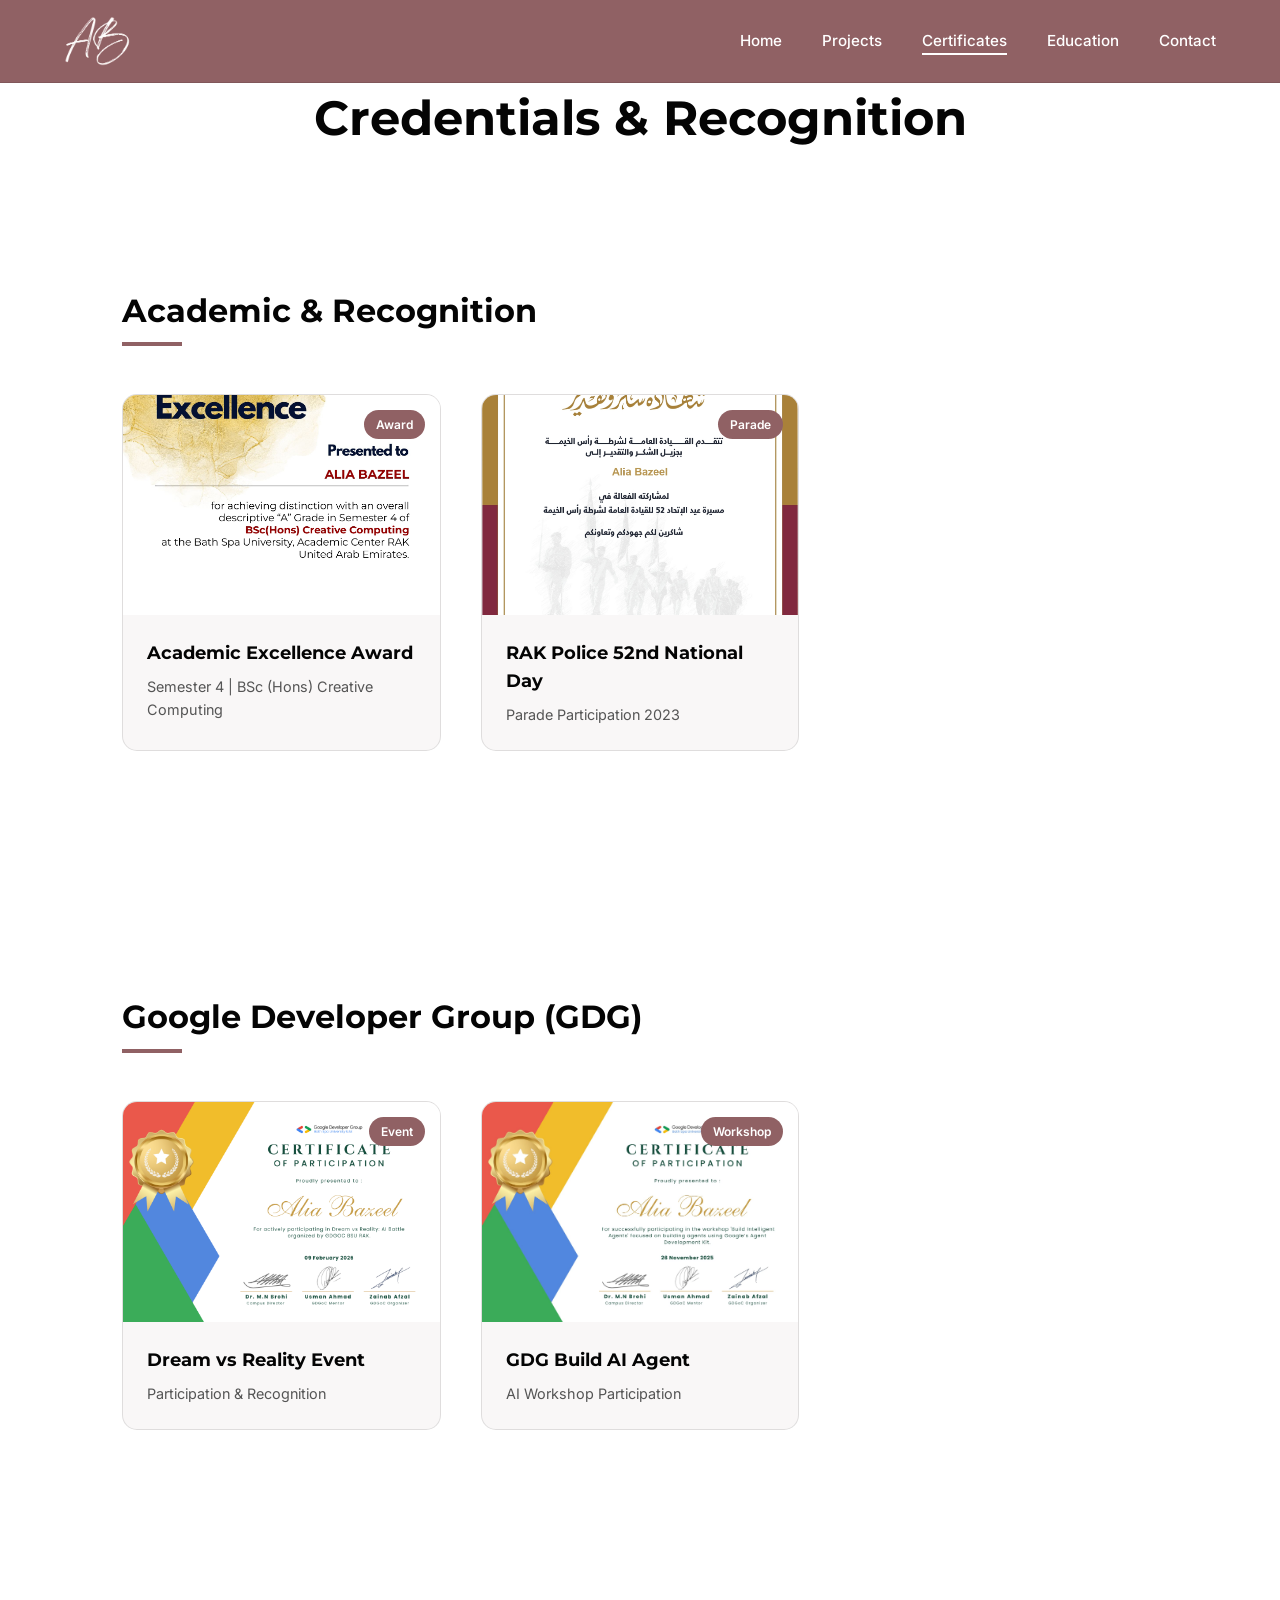
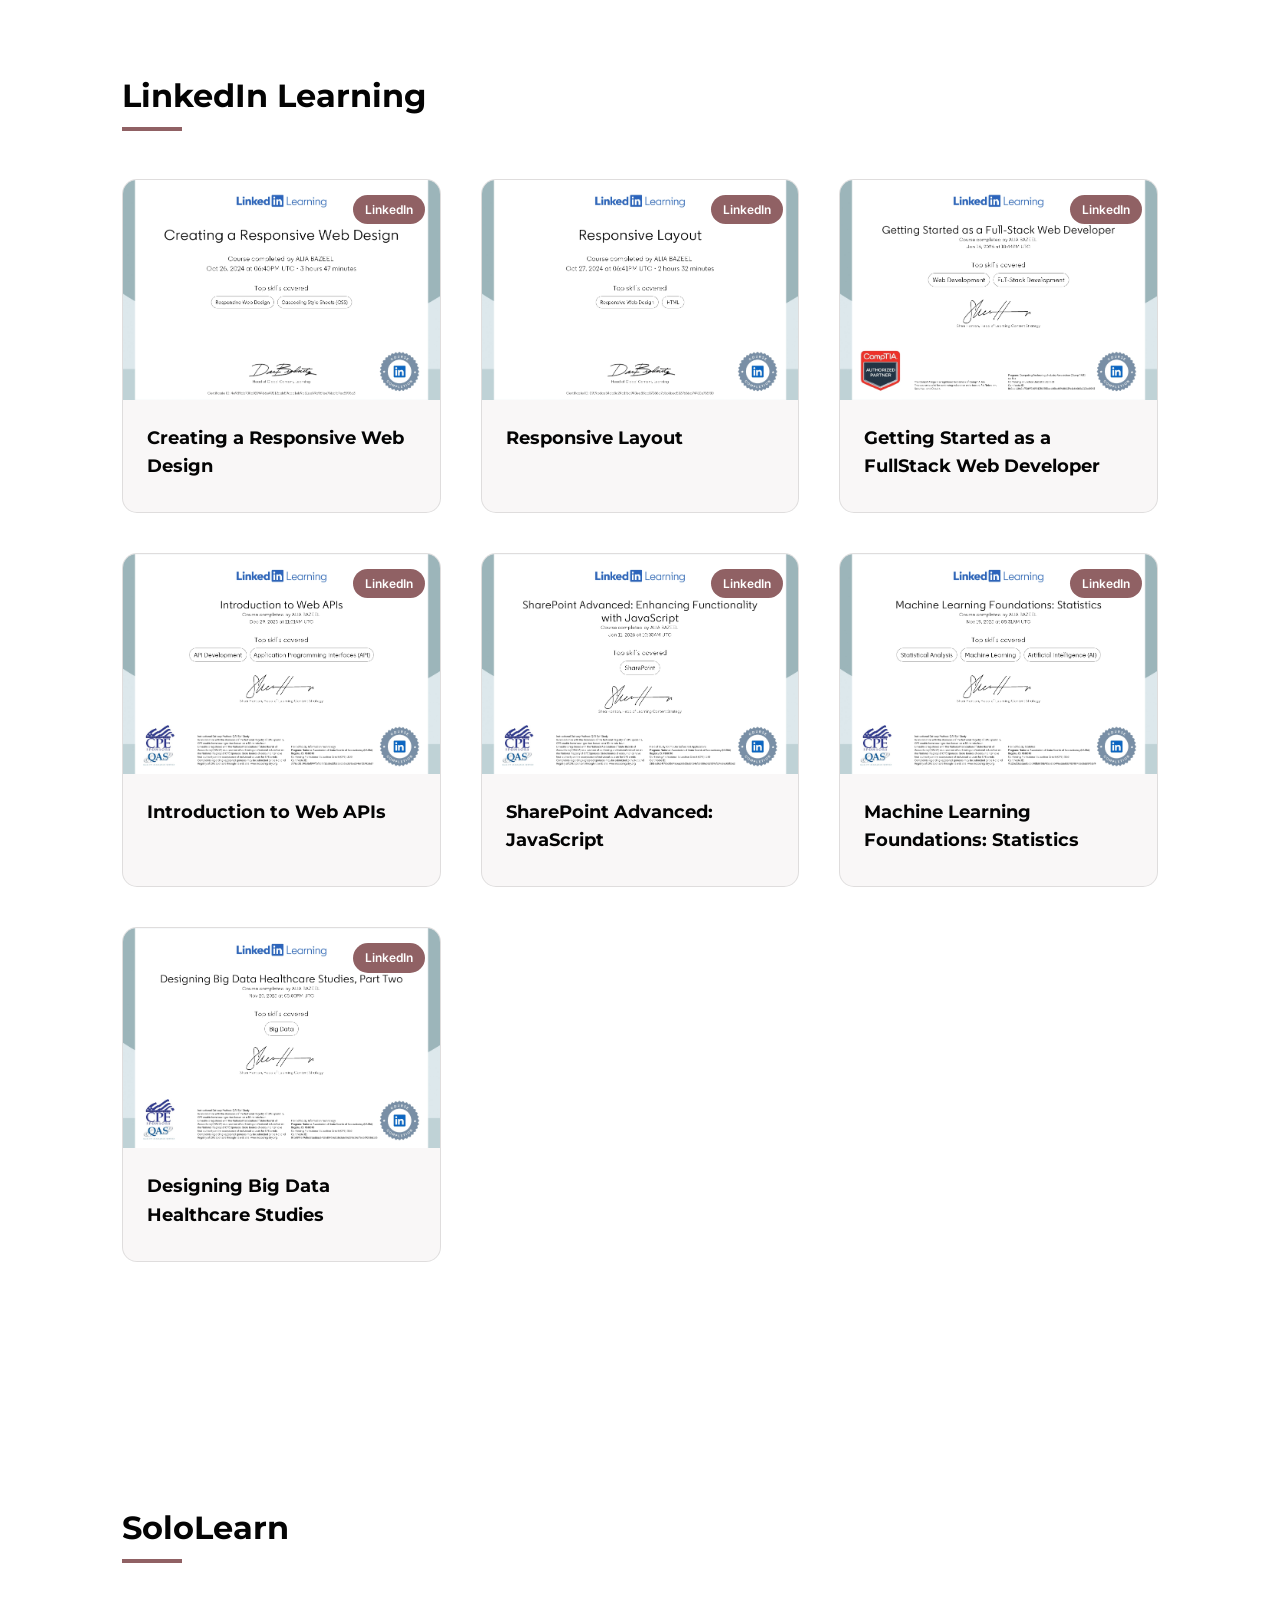
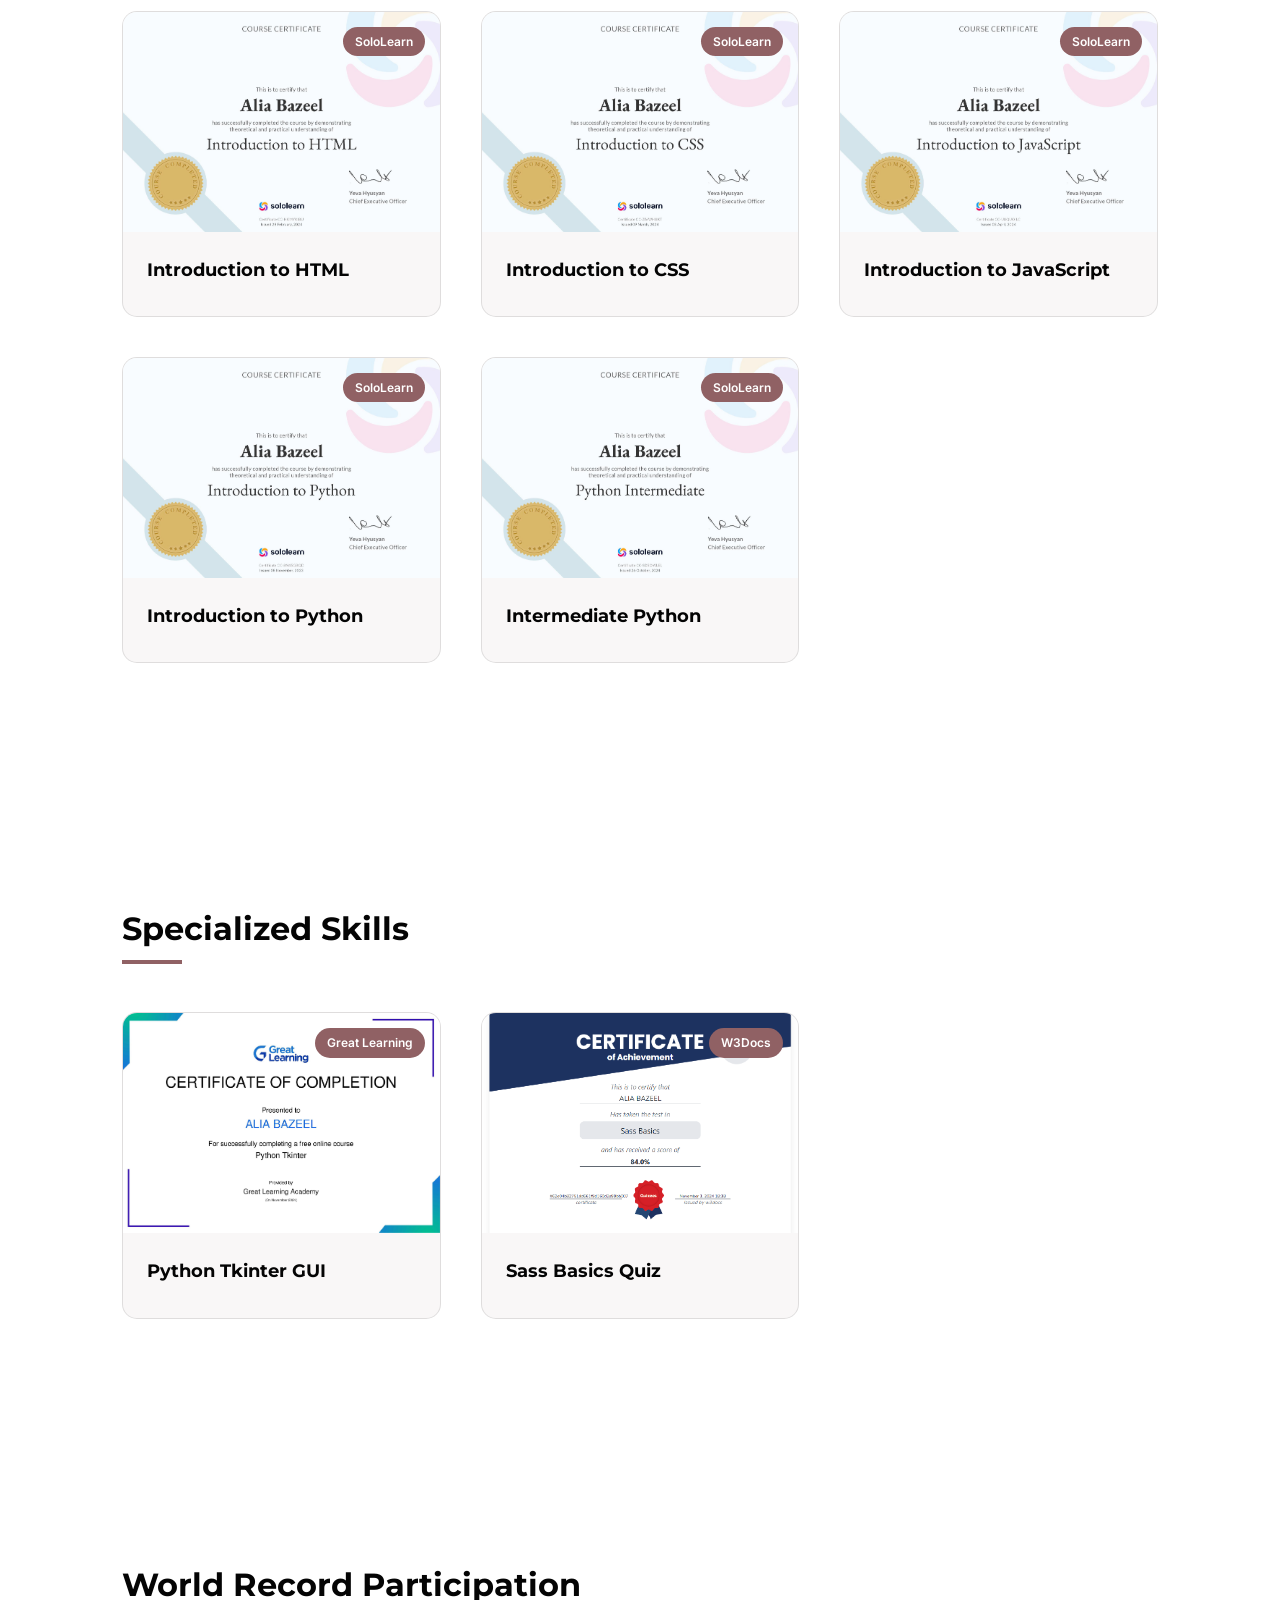
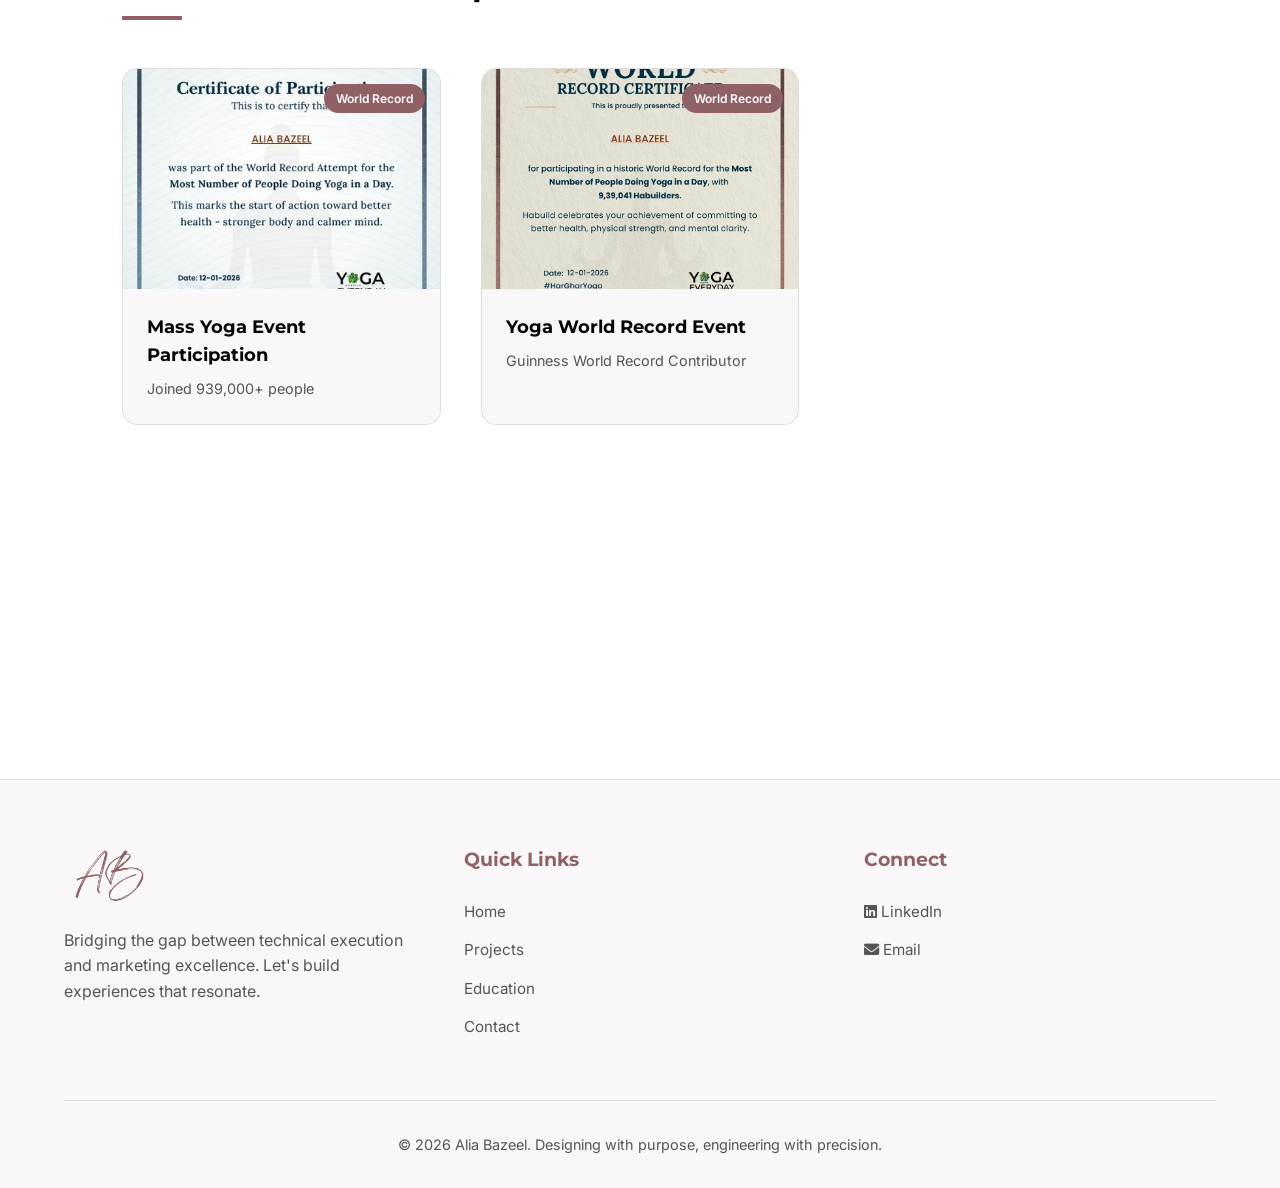
==== certificates.html @ 94ca3f1d "certificates" ====
<!DOCTYPE html>
<html lang="en">
<head>
    <meta charset="UTF-8">
    <meta name="viewport" content="width=device-width, initial-scale=1.0">
    <title>Certificates | Alia Bazeel</title>
    <link rel="stylesheet" href="css/common.css">
    <link rel="stylesheet" href="css/certificates.css">
    <link href="https://unpkg.com/aos@2.3.1/dist/aos.css" rel="stylesheet">
    <link rel="stylesheet" href="https://cdnjs.cloudflare.com/ajax/libs/font-awesome/6.0.0/css/all.min.css">
</head>
<body>
    <header>
        <a href="index.html" style="display: flex; align-items: center;">
            <img src="images/LogoHeader.png" alt="Alia Bazeel Logo" class="logo-img" id="persona-toggle" style="height: 50px; width: auto; cursor: pointer;">
        </a>
        <button class="nav-toggle" id="nav-toggle" aria-label="Toggle menu">
            <span></span>
            <span></span>
            <span></span>
        </button>
        <nav>
            <ul>
                <li><a href="index.html">Home</a></li>
                <li><a href="projects.html">Projects</a></li>
                <li><a href="certificates.html" class="active">Certificates</a></li>
                <li><a href="education-achievements.html">Education</a></li>
                <li><a href="contact.html">Contact</a></li>
            </ul>
        </nav>
    </header>

    <main class="section-padding">
        <div data-aos="fade-up">
            <h1 style="font-size: 3rem; margin-bottom: 3rem; text-align: center;">Credentials & Recognition</h1>
        </div>

        <!-- Academic & University -->
        <section class="section-padding" data-aos="fade-up">
            <h2 class="category-title">Academic & Recognition</h2>
            <div class="cert-grid">
                <div class="cert-card">
                    <span class="cert-badge">Award</span>
                    <div class="cert-img-container">
                        <img src="images/Academic Excellence Award _ ALIA BAZEEL _ Semester 4 _ BSc(Hons) Creative Computing (1)_page-0001.jpg" alt="Academic Excellence Award">
                    </div>
                    <div class="cert-info">
                        <h3>Academic Excellence Award</h3>
                        <p>Semester 4 | BSc (Hons) Creative Computing</p>
                    </div>
                </div>
                <div class="cert-card">
                    <span class="cert-badge">Parade</span>
                    <div class="cert-img-container">
                        <img src="images/Alia Bazeel (NationalDay).jpg" alt="National Day Parade Participation">
                    </div>
                    <div class="cert-info">
                        <h3>RAK Police 52nd National Day</h3>
                        <p>Parade Participation 2023</p>
                    </div>
                </div>
            </div>
        </section>

        <!-- Google Developer Group -->
        <section class="section-padding" data-aos="fade-up">
            <h2 class="category-title">Google Developer Group (GDG)</h2>
            <div class="cert-grid">
                <div class="cert-card">
                    <span class="cert-badge">Event</span>
                    <div class="cert-img-container">
                        <img src="images/Google Dev Group/Dream vs Reality event certificate.png" alt="Dream vs Reality">
                    </div>
                    <div class="cert-info">
                        <h3>Dream vs Reality Event</h3>
                        <p>Participation & Recognition</p>
                    </div>
                </div>
                <div class="cert-card">
                    <span class="cert-badge">Workshop</span>
                    <div class="cert-img-container">
                        <img src="images/Google Dev Group/GDG-buildAI agent.jpeg" alt="GDG AI Workshop">
                    </div>
                    <div class="cert-info">
                        <h3>GDG Build AI Agent</h3>
                        <p>AI Workshop Participation</p>
                    </div>
                </div>
            </div>
        </section>

        <!-- LinkedIn Learning -->
        <section class="section-padding" data-aos="fade-up">
            <h2 class="category-title">LinkedIn Learning</h2>
            <div class="cert-grid">
                <div class="cert-card">
                    <span class="cert-badge">LinkedIn</span>
                    <div class="cert-img-container">
                        <img src="images/fromLinkedIn/Creating a Responsive Web Design_page (Certificate).jpg" alt="Responsive Web Design">
                    </div>
                    <div class="cert-info">
                        <h3>Creating a Responsive Web Design</h3>
                    </div>
                </div>
                <div class="cert-card">
                    <span class="cert-badge">LinkedIn</span>
                    <div class="cert-img-container">
                        <img src="images/fromLinkedIn/Responsive Layout (Certificate).jpg" alt="Responsive Layout">
                    </div>
                    <div class="cert-info">
                        <h3>Responsive Layout</h3>
                    </div>
                </div>
                <div class="cert-card">
                    <span class="cert-badge">LinkedIn</span>
                    <div class="cert-img-container">
                        <img src="images/fromLinkedIn/Getting Started as a FullStack Web Developer.jpg" alt="FullStack Web Developer">
                    </div>
                    <div class="cert-info">
                        <h3>Getting Started as a FullStack Web Developer</h3>
                    </div>
                </div>
                <div class="cert-card">
                    <span class="cert-badge">LinkedIn</span>
                    <div class="cert-img-container">
                        <img src="images/fromLinkedIn/Introduction to Web APIs.jpg" alt="Introduction to Web APIs">
                    </div>
                    <div class="cert-info">
                        <h3>Introduction to Web APIs</h3>
                    </div>
                </div>
                <div class="cert-card">
                    <span class="cert-badge">LinkedIn</span>
                    <div class="cert-img-container">
                        <img src="images/fromLinkedIn/SharePoint Advanced Enhancing Functionality with JavaScript.jpg" alt="SharePoint Advanced">
                    </div>
                    <div class="cert-info">
                        <h3>SharePoint Advanced: JavaScript</h3>
                    </div>
                </div>
                <div class="cert-card">
                    <span class="cert-badge">LinkedIn</span>
                    <div class="cert-img-container">
                        <img src="images/fromLinkedIn/CertificateOfCompletion_Machine Learning Foundations Statistics_page-0001.jpg" alt="Machine Learning Foundations">
                    </div>
                    <div class="cert-info">
                        <h3>Machine Learning Foundations: Statistics</h3>
                    </div>
                </div>
                <div class="cert-card">
                    <span class="cert-badge">LinkedIn</span>
                    <div class="cert-img-container">
                        <img src="images/fromLinkedIn/CertificateOfCompletion_Designing Big Data Healthcare Studies Part Two_page-0001.jpg" alt="Big Data Healthcare">
                    </div>
                    <div class="cert-info">
                        <h3>Designing Big Data Healthcare Studies</h3>
                    </div>
                </div>
            </div>
        </section>

        <!-- SoloLearn -->
        <section class="section-padding" data-aos="fade-up">
            <h2 class="category-title">SoloLearn</h2>
            <div class="cert-grid">
                <div class="cert-card">
                    <span class="cert-badge">SoloLearn</span>
                    <div class="cert-img-container">
                        <img src="images/fromSololearn/Intro to HTML (Certificate).jpg" alt="Intro to HTML">
                    </div>
                    <div class="cert-info">
                        <h3>Introduction to HTML</h3>
                    </div>
                </div>
                <div class="cert-card">
                    <span class="cert-badge">SoloLearn</span>
                    <div class="cert-img-container">
                        <img src="images/fromSololearn/Intro to CSS (Certificate).jpg" alt="Intro to CSS">
                    </div>
                    <div class="cert-info">
                        <h3>Introduction to CSS</h3>
                    </div>
                </div>
                <div class="cert-card">
                    <span class="cert-badge">SoloLearn</span>
                    <div class="cert-img-container">
                        <img src="images/fromSololearn/Intro to JS (Certificate).jpg" alt="Intro to JavaScript">
                    </div>
                    <div class="cert-info">
                        <h3>Introduction to JavaScript</h3>
                    </div>
                </div>
                <div class="cert-card">
                    <span class="cert-badge">SoloLearn</span>
                    <div class="cert-img-container">
                        <img src="images/fromSololearn/Intro to Python (Certificate).jpg" alt="Intro to Python">
                    </div>
                    <div class="cert-info">
                        <h3>Introduction to Python</h3>
                    </div>
                </div>
                <div class="cert-card">
                    <span class="cert-badge">SoloLearn</span>
                    <div class="cert-img-container">
                        <img src="images/fromSololearn/Python Intermediate (Certificate).jpg" alt="Intermediate Python">
                    </div>
                    <div class="cert-info">
                        <h3>Intermediate Python</h3>
                    </div>
                </div>
            </div>
        </section>

        <!-- Great Learning & W3Docs -->
        <section class="section-padding" data-aos="fade-up">
            <h2 class="category-title">Specialized Skills</h2>
            <div class="cert-grid">
                <div class="cert-card">
                    <span class="cert-badge">Great Learning</span>
                    <div class="cert-img-container">
                        <img src="images/fromGreatLearning/Python Tkinter (Certificate).jpg" alt="Python Tkinter">
                    </div>
                    <div class="cert-info">
                        <h3>Python Tkinter GUI</h3>
                    </div>
                </div>
                <div class="cert-card">
                    <span class="cert-badge">W3Docs</span>
                    <div class="cert-img-container">
                        <img src="images/Sass/ALIA-BAZEEL-passed-Sass-Basics-quiz-at-W3docs-11-03-2024_10_40_PM.png" alt="Sass Basics">
                    </div>
                    <div class="cert-info">
                        <h3>Sass Basics Quiz</h3>
                    </div>
                </div>
            </div>
        </section>

        <!-- World Record Participation -->
        <section class="section-padding" data-aos="fade-up" style="margin-bottom: 50px;">
            <h2 class="category-title">World Record Participation</h2>
            <div class="cert-grid">
                <div class="cert-card">
                    <span class="cert-badge">World Record</span>
                    <div class="cert-img-container">
                        <img src="images/worldRecord-Participation/World record Yoga (participation).jpeg" alt="Yoga World Record Participation">
                    </div>
                    <div class="cert-info">
                        <h3>Mass Yoga Event Participation</h3>
                        <p>Joined 939,000+ people</p>
                    </div>
                </div>
                <div class="cert-card">
                    <span class="cert-badge">World Record</span>
                    <div class="cert-img-container">
                        <img src="images/worldRecord-Participation/World record Yoga.jpeg" alt="Yoga World Record">
                    </div>
                    <div class="cert-info">
                        <h3>Yoga World Record Event</h3>
                        <p>Guinness World Record Contributor</p>
                    </div>
                </div>
            </div>
        </section>
    </main>

    <footer class="site-footer">
        <div class="footer-content">
            <div class="footer-section">
                <img src="images/LogoFooter.png" alt="Alia Bazeel Logo" class="logo-img" style="height: 60px; width: auto; margin-bottom: 1rem;">
                <p>Bridging the gap between technical execution and marketing excellence. Let's build experiences that resonate.</p>
            </div>
            <div class="footer-section">
                <h4>Quick Links</h4>
                <ul>
                    <li><a href="index.html">Home</a></li>
                    <li><a href="projects.html">Projects</a></li>
                    <li><a href="education-achievements.html">Education</a></li>
                    <li><a href="contact.html">Contact</a></li>
                </ul>
            </div>
            <div class="footer-section">
                <h4>Connect</h4>
                <ul class="social-links">
                    <li><a href="https://www.linkedin.com/in/alia-bazeel-08a8892a9/" target="_blank"><i class="fab fa-linkedin"></i> LinkedIn</a></li>
                    <li><a href="mailto:aliacp123@gmail.com"><i class="fas fa-envelope"></i> Email</a></li>
                </ul>
            </div>
        </div>
        <div class="footer-bottom">
            <p>&copy; 2026 Alia Bazeel. Designing with purpose, engineering with precision.</p>
        </div>
    </footer>

    <!-- Zoom Modal -->
    <div id="imageModal" class="modal">
        <span class="close-modal">&times;</span>
        <img class="modal-content" id="modalImg">
    </div>

    <script src="https://unpkg.com/aos@2.3.1/dist/aos.js"></script>
    <script src="js/common.js"></script>
    <script src="js/certificates.js"></script>
    <script>
        AOS.init({ duration: 1000, once: true });
    </script>
</body>
</html>
---- css/common.css ----
@import url('https://fonts.googleapis.com/css2?family=Montserrat:wght@400;600;700&family=Inter:wght@400;500&family=Playfair+Display:wght@700&display=swap');

:root {
    /* Unified Global Palette: Rose, White, Black */
    --primary: #906164;
    --secondary: #040404;
    --accent: #906164;
    --bg: #ffffff;
    --card-bg: rgba(144, 97, 100, 0.05);
    --text: #040404;
    --text-muted: #555555;
    --nav-bg: #906164;
    --border: rgba(4, 4, 4, 0.1);
    --transition: all 0.4s cubic-bezier(0.4, 0, 0.2, 1);
    --glass: blur(10px);
}

/* Base Styles */
* {
    margin: 0;
    padding: 0;
    box-sizing: border-box;
}

body {
    background-color: var(--bg);
    color: var(--text);
    font-family: 'Inter', sans-serif;
    line-height: 1.6;
    overflow-x: hidden;
    transition: var(--transition);
}

h1, h2, h3, h4, .logo {
    font-family: 'Montserrat', sans-serif;
    font-weight: 700;
}

a {
    text-decoration: none;
    color: inherit;
    transition: var(--transition);
}

/* Layout Elements */
header {
    position: fixed;
    top: 0;
    width: 100%;
    z-index: 1000;
    background: var(--nav-bg);
    backdrop-filter: var(--glass);
    border-bottom: 1px solid var(--border);
    padding: 1rem 5%;
    display: flex;
    justify-content: space-between;
    align-items: center;
    gap: 2rem;
}

.logo {
    font-size: 1.5rem;
    cursor: pointer;
    background: linear-gradient(135deg, var(--primary), var(--secondary));
    -webkit-background-clip: text;
    background-clip: text;
    -webkit-text-fill-color: transparent;
}

nav ul {
    display: flex;
    gap: 2.5rem;
    list-style: none;
    align-items: center;
}

nav a {
    color: white !important;
    font-weight: 500;
    font-size: 0.95rem;
    position: relative;
}

nav a::after {
    content: '';
    position: absolute;
    bottom: -5px;
    left: 0;
    width: 0;
    height: 2px;
    background: white;
    transition: var(--transition);
}

nav a:hover::after, nav a.active::after {
    width: 100%;
}

.nav-toggle {
    display: none;
    flex-direction: column;
    gap: 5px;
    background: transparent;
    border: none;
    cursor: pointer;
    z-index: 1001;
}

.nav-toggle span {
    display: block;
    width: 25px;
    height: 2px;
    background-color: white;
    transition: var(--transition);
}

.nav-toggle.active span:nth-child(1) {
    transform: rotate(45deg) translate(5px, 5px);
}

.nav-toggle.active span:nth-child(2) {
    opacity: 0;
}

.nav-toggle.active span:nth-child(3) {
    transform: rotate(-45deg) translate(7px, -7px);
}

/* Common Components */
.section-padding {
    padding: 80px 5%;
}

.category-title {
    font-size: 2rem;
    margin-bottom: 3rem;
    position: relative;
    padding-bottom: 10px;
}

.category-title::after {
    content: '';
    position: absolute;
    bottom: 0;
    left: 0;
    width: 60px;
    height: 4px;
    background: var(--primary);
}

.section-header {
    text-align: center;
    margin-bottom: 3rem;
}

.section-header h2 {
    font-size: 2.5rem;
    margin-top: 0.5rem;
}

.section-subtitle {
    margin-bottom: 1rem;
    display: block;
    font-size: 1rem;
    letter-spacing: 3px;
    color: var(--primary);
    text-transform: uppercase;
    font-weight: 600;
}

.btn {
    display: inline-block;
    padding: 0.85rem 2rem;
    border-radius: 50px;
    font-weight: 600;
    cursor: pointer;
    border: none;
    transition: var(--transition);
}

.btn-primary {
    background: var(--primary);
    color: white;
}

.btn-primary:hover {
    transform: translateY(-3px);
    box-shadow: 0 10px 20px rgba(0, 0, 0, 0.1);
    background: var(--secondary);
}

.btn-secondary {
    background: transparent;
    color: var(--text);
    border: 2px solid var(--border);
}

.btn-secondary:hover {
    background: var(--primary);
    color: white;
    border-color: var(--primary);
    transform: translateY(-3px);
    box-shadow: 0 10px 20px rgba(0, 0, 0, 0.1);
}

/* Animations */
@keyframes float {
    from { transform: translate(-20%, -20%) scale(1); }
    to { transform: translate(20%, 20%) scale(1.2); }
}

/* Footer */
.site-footer {
    background: var(--card-bg);
    border-top: 1px solid var(--border);
    padding: 4rem 5% 2rem;
    margin-top: 4rem;
}

.footer-content {
    max-width: 1200px;
    margin: 0 auto;
    display: grid;
    grid-template-columns: repeat(auto-fit, minmax(250px, 1fr));
    gap: 3rem;
    margin-bottom: 3rem;
}

.footer-section h4 {
    font-size: 1.2rem;
    margin-bottom: 1.5rem;
    color: var(--primary);
    text-align: left;
}

.footer-section p {
    color: var(--text-muted);
    line-height: 1.6;
}

.footer-section ul {
    list-style: none;
    padding: 0;
    margin: 0;
    text-align: left;
}

.footer-section ul li {
    margin-bottom: 0.8rem;
}

.footer-section ul a {
    color: var(--text-muted);
    font-size: 0.95rem;
    transition: var(--transition);
}

.footer-section ul a:hover {
    color: var(--primary);
    padding-left: 5px;
}

.social-links {
    display: flex;
    flex-direction: column;
    align-items: flex-start;
}

.footer-bottom {
    text-align: center;
    padding-top: 2rem;
    border-top: 1px solid var(--border);
    color: var(--text-muted);
    font-size: 0.9rem;
}

/* Responsive (Common) */
@media (max-width: 992px) {
    .nav-toggle { display: flex; }
    
    nav {
        position: fixed;
        top: 0;
        right: -100%;
        width: 70%;
        height: 100vh;
        background: var(--nav-bg);
        display: flex;
        align-items: center;
        justify-content: center;
        transition: var(--transition);
    }
    
    nav.active {
        right: 0;
    }
    
    nav ul {
        flex-direction: column;
        align-items: center;
        gap: 2.5rem;
    }
}

@media (max-width: 768px) {
    .section-padding { padding: 60px 5%; }
}

@media (max-width: 480px) {
    .footer-content { grid-template-columns: 1fr; }
}
---- css/certificates.css ----
/* Certificates Page Specific Styles */

.cert-grid {
    display: grid;
    grid-template-columns: repeat(auto-fill, minmax(300px, 1fr));
    gap: 2.5rem;
    margin-bottom: 5rem;
}

.cert-card {
    background: var(--card-bg);
    border: 1px solid var(--border);
    border-radius: 15px;
    overflow: hidden;
    transition: var(--transition);
    position: relative;
}

.cert-card:hover {
    transform: translateY(-10px);
    border-color: var(--primary);
    box-shadow: 0 20px 40px rgba(0, 0, 0, 0.2);
}

.cert-img-container {
    width: 100%;
    height: 220px;
    overflow: hidden;
    position: relative;
    cursor: zoom-in;
}

.cert-img-container img {
    width: 100%;
    height: 100%;
    object-fit: cover;
    transition: var(--transition);
}

.cert-card:hover .cert-img-container img {
    transform: scale(1.1);
}

.cert-info {
    padding: 1.5rem;
}

.cert-info h3 {
    font-size: 1.1rem;
    margin-bottom: 0.5rem;
}

.cert-info p {
    font-size: 0.9rem;
    color: var(--text-muted);
}

.cert-badge {
    position: absolute;
    top: 15px;
    right: 15px;
    padding: 5px 12px;
    background: var(--primary);
    color: white;
    font-size: 0.75rem;
    font-weight: 600;
    border-radius: 20px;
    z-index: 5;
}

/* Modal for Image Zoom */
.modal {
    display: none; 
    position: fixed; 
    z-index: 2000; 
    padding-top: 60px; 
    left: 0;
    top: 0;
    width: 100%; 
    height: 100%; 
    overflow: auto; 
    background-color: rgba(0,0,0,0.85);
    backdrop-filter: var(--glass);
}

.modal-content {
    margin: auto;
    display: block;
    max-width: 90%;
    max-height: 85vh;
    border-radius: 10px;
    box-shadow: 0 0 20px rgba(0,0,0,0.5);
    object-fit: contain;
}

.close-modal {
    position: absolute;
    top: 20px;
    right: 40px;
    color: #f1f1f1;
    font-size: 40px;
    font-weight: bold;
    transition: 0.3s;
    cursor: pointer;
    z-index: 2001;
}

.close-modal:hover,
.close-modal:focus {
    color: var(--primary);
    text-decoration: none;
}
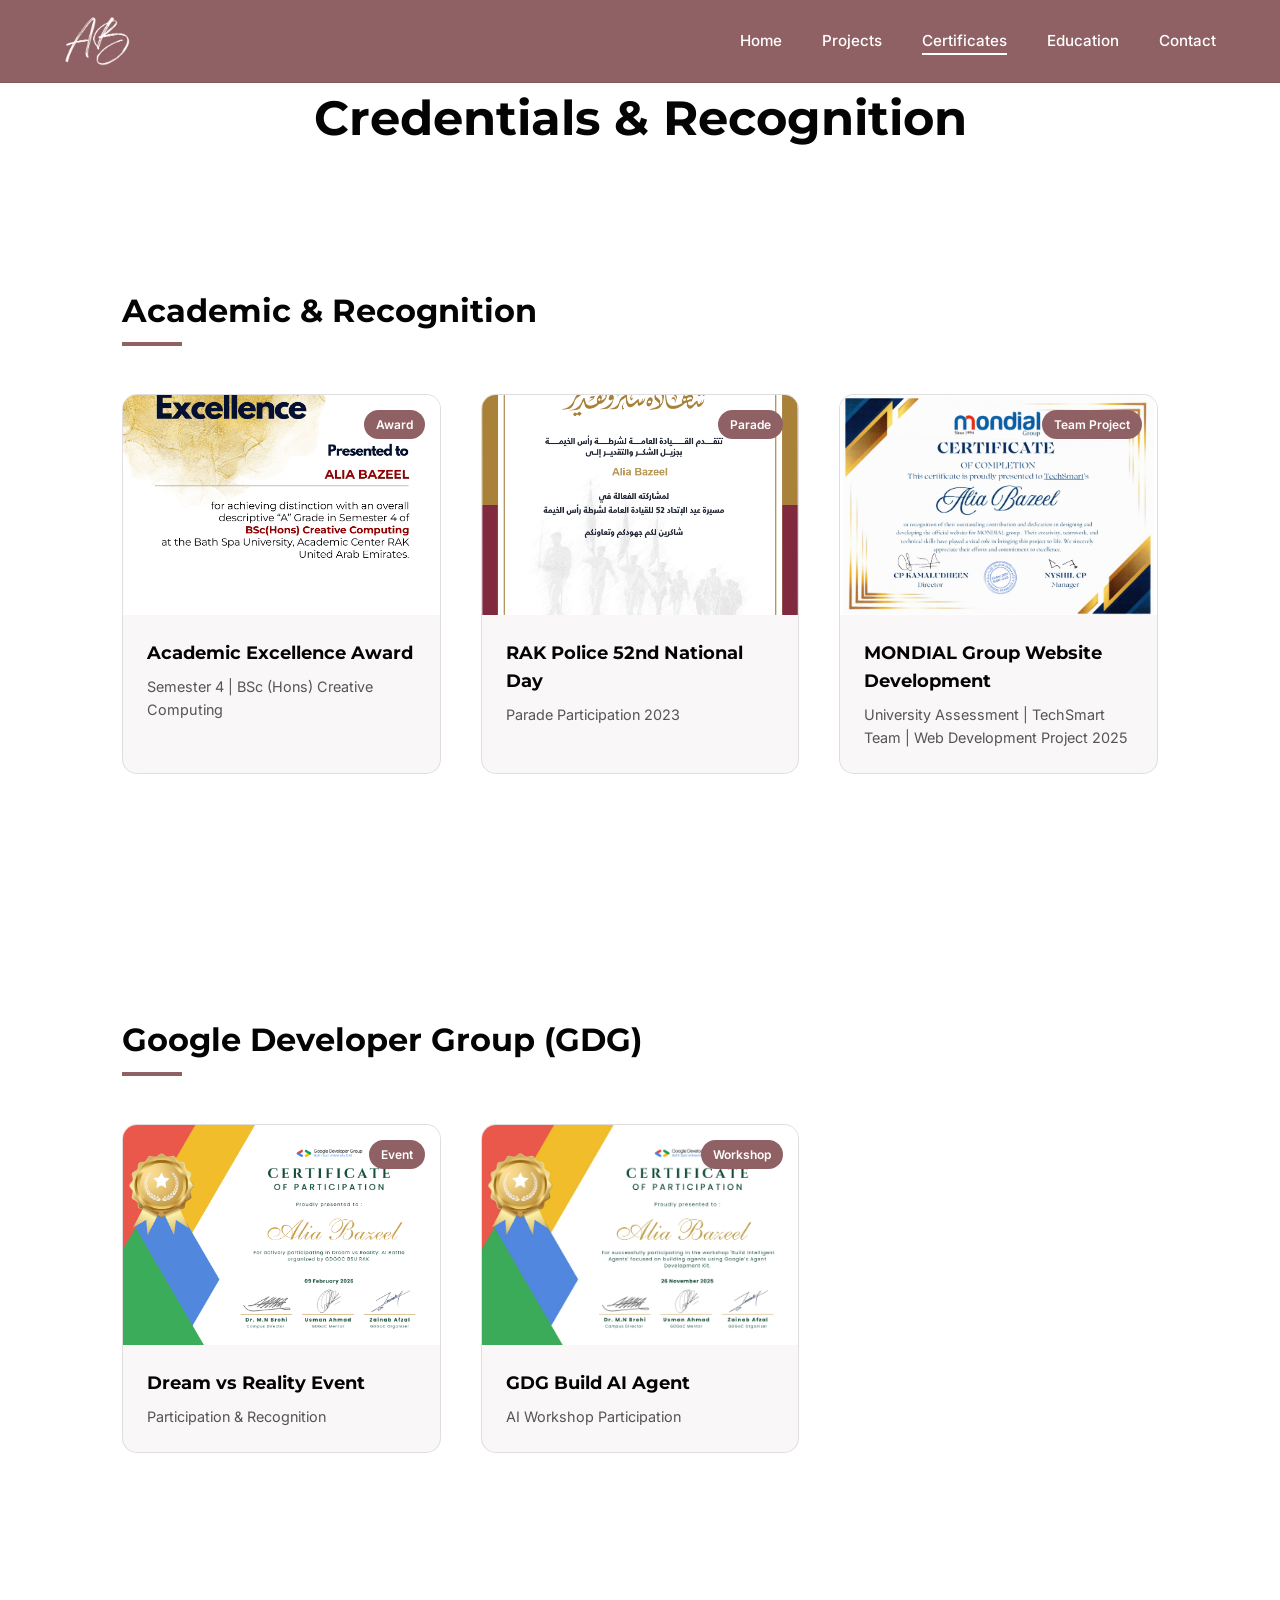
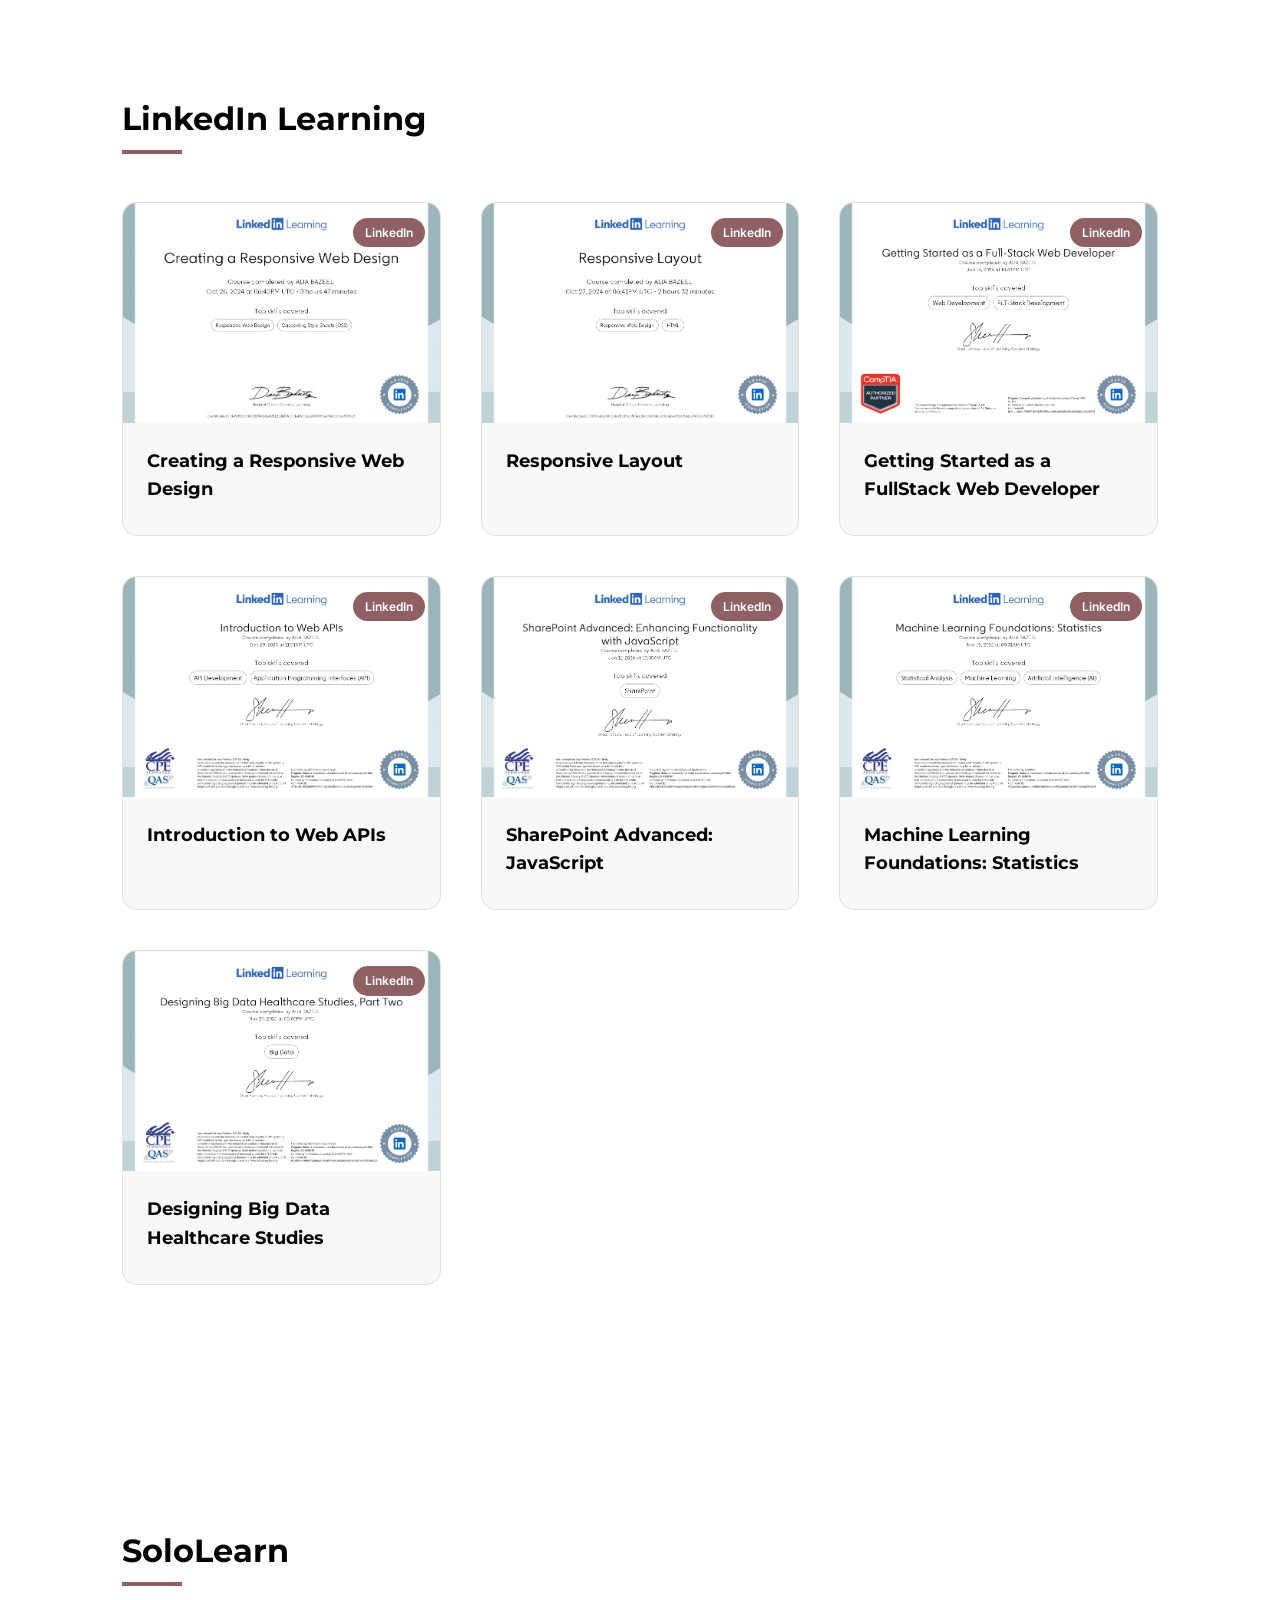
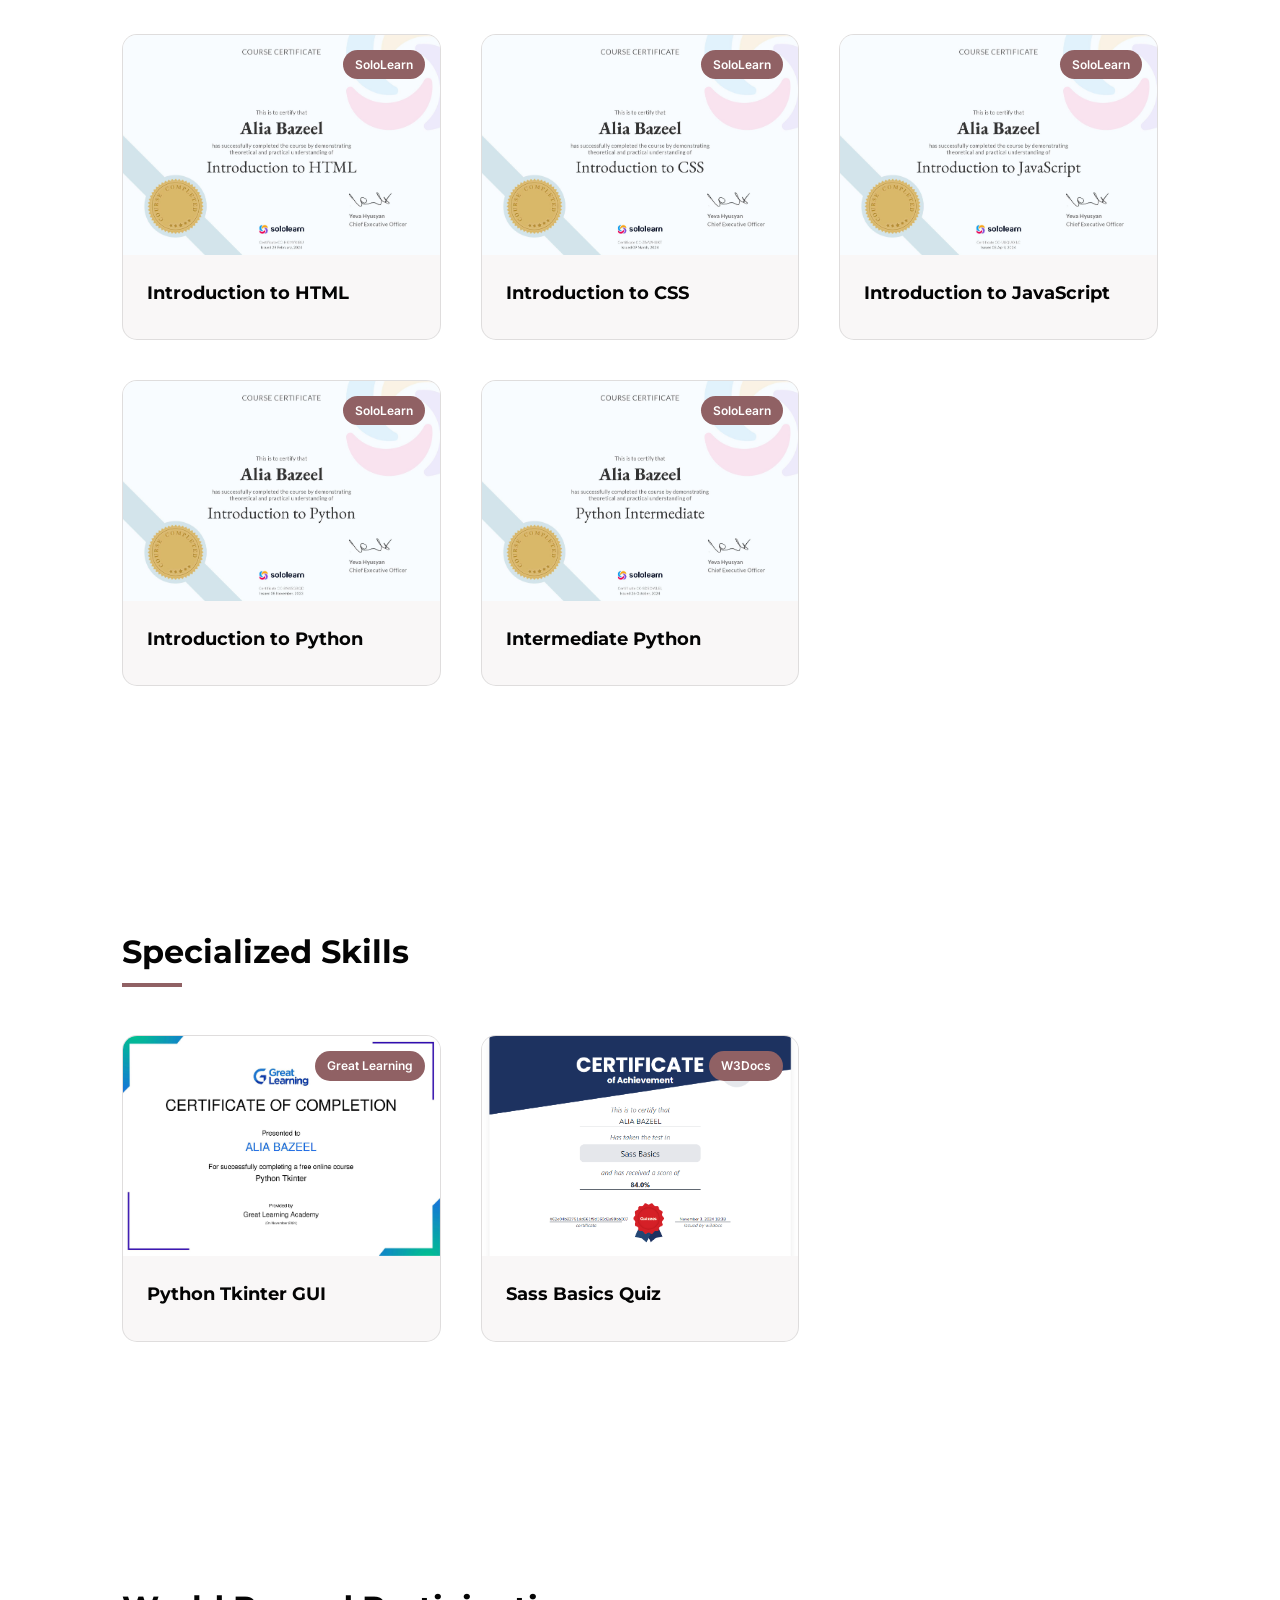
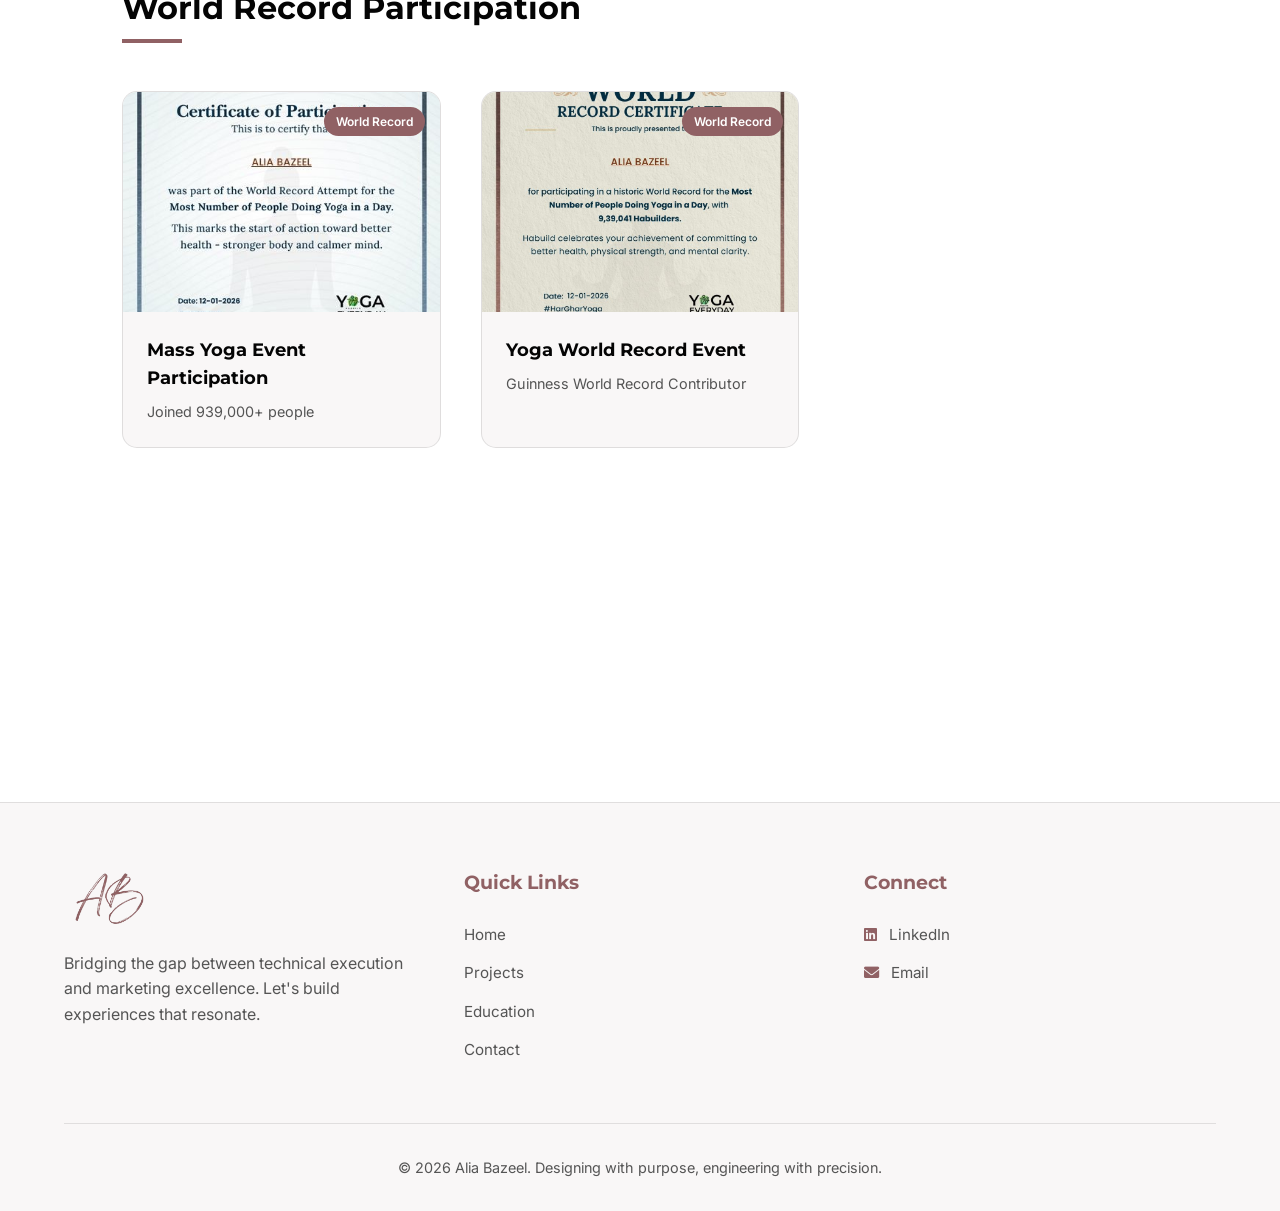
==== commit cf86c505: "certificates" ====
--- a/certificates.html
+++ b/certificates.html
@@ -59,6 +59,16 @@
                         <p>Parade Participation 2023</p>
                     </div>
                 </div>
+                <div class="cert-card">
+                    <span class="cert-badge">Team Project</span>
+                    <div class="cert-img-container">
+                        <img src="images/Alia Bazeel (Mondial).jpg" alt="MONDIAL Group Website Development Certificate">
+                    </div>
+                    <div class="cert-info">
+                        <h3>MONDIAL Group Website Development</h3>
+                        <p>University Assessment | TechSmart Team | Web Development Project 2025</p>
+                    </div>
+                </div>
             </div>
         </section>
 
--- a/css/common.css
+++ b/css/common.css
@@ -264,6 +264,17 @@
     display: flex;
     flex-direction: column;
     align-items: flex-start;
+}
+
+/* Update footer social links */
+.social-links li a i {
+    margin-right: 0.5rem;
+    color: var(--primary);
+    transition: var(--transition);
+}
+
+.social-links li a:hover i {
+    transform: translateX(3px);
 }
 
 .footer-bottom {
